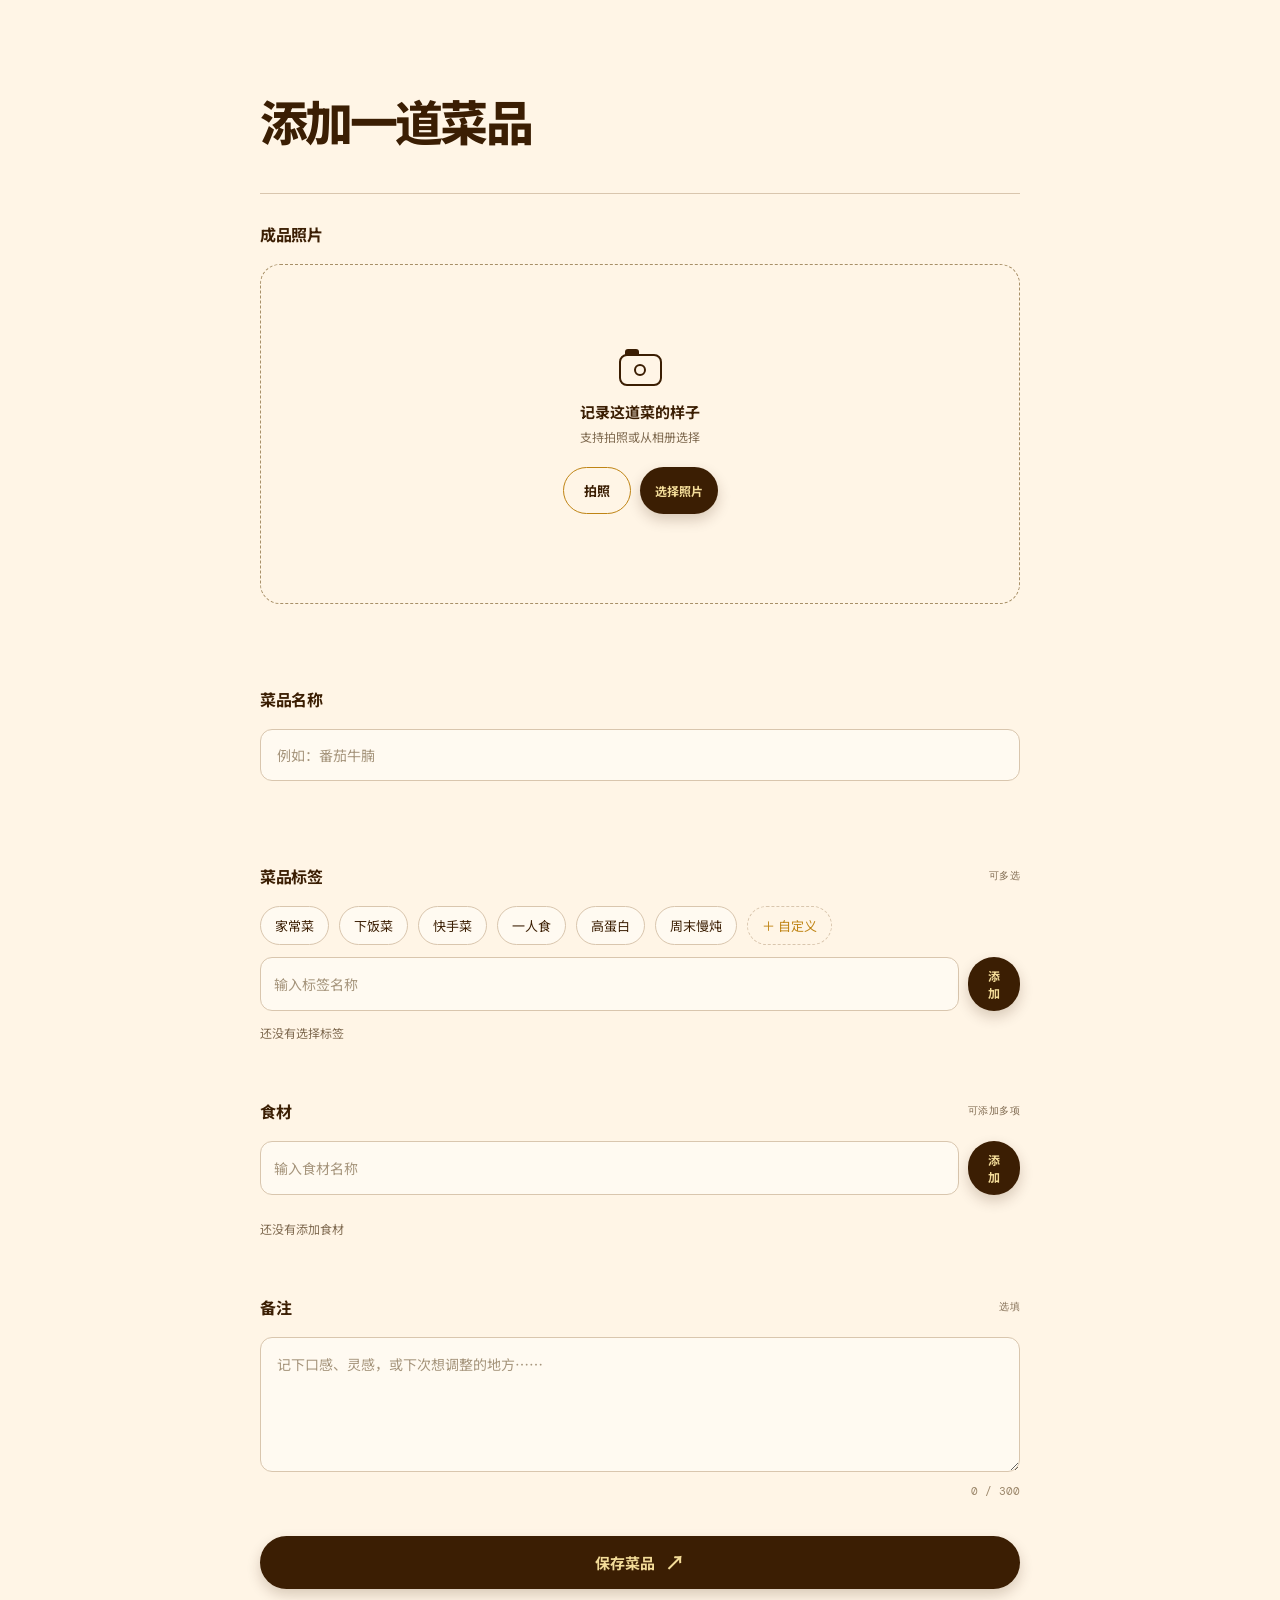
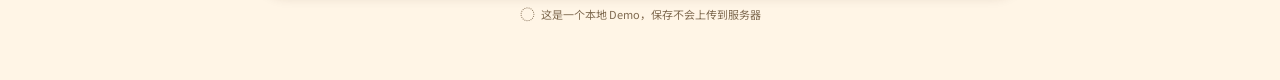
==== outputs/add.html @ 907f21f3 "Use dedicated add dish route" ====
<!doctype html>
<html lang="zh-CN">
  <head>
    <meta charset="UTF-8" />
    <meta name="viewport" content="width=device-width, initial-scale=1, viewport-fit=cover" />
    <meta name="theme-color" content="#fbfaf7" />
    <title>添加菜品 · Kitchen Workspace</title>
    <link rel="preconnect" href="https://fonts.googleapis.com" />
    <link rel="preconnect" href="https://fonts.gstatic.com" crossorigin />
    <link href="https://fonts.googleapis.com/css2?family=DM+Mono:wght@400;500&family=Manrope:wght@400;500;600;700;800&family=Noto+Sans+SC:wght@400;500;600;700;800&display=swap" rel="stylesheet" />
    <link rel="stylesheet" href="styles.css" />
  </head>
  <body>
    <main class="page-shell">
      <section class="intro" aria-labelledby="page-title">
        <h1 id="page-title">添加一道菜品</h1>
      </section>

      <form id="dish-form" novalidate>
        <section class="form-section photo-section">
          <div class="section-heading"><div><h2>成品照片</h2></div></div>
          <div class="photo-card" id="photo-card">
            <div class="photo-placeholder" id="photo-placeholder">
              <div class="camera-icon" aria-hidden="true"><span></span></div>
              <strong>记录这道菜的样子</strong>
              <span>支持拍照或从相册选择</span>
              <div class="photo-actions">
                <button class="secondary-button" type="button" id="camera-button">拍照</button>
                <button class="primary-button small" type="button" id="album-button">选择照片</button>
              </div>
            </div>
            <img id="photo-preview" alt="菜品照片预览" />
            <button class="remove-photo" type="button" id="remove-photo" aria-label="移除照片">×</button>
          </div>
          <input id="camera-input" type="file" accept="image/*" capture="environment" hidden />
          <input id="album-input" type="file" accept="image/*" hidden />
          <p class="field-error" id="photo-error" role="alert"></p>
        </section>

        <section class="form-section">
          <div class="section-heading"><div><h2>菜品名称</h2></div></div>
          <label class="sr-only" for="dish-name">菜品名称</label>
          <input class="text-input" id="dish-name" name="dish-name" type="text" maxlength="40" placeholder="例如：番茄牛腩" autocomplete="off" />
          <p class="field-error" id="name-error" role="alert"></p>
        </section>

        <section class="form-section">
          <div class="section-heading"><div><h2>菜品标签</h2></div><span class="optional-label">可多选</span></div>
          <div class="tag-list" id="tag-list" aria-label="菜品标签">
            <button type="button" class="tag" data-tag="家常菜">家常菜</button>
            <button type="button" class="tag" data-tag="下饭菜">下饭菜</button>
            <button type="button" class="tag" data-tag="快手菜">快手菜</button>
            <button type="button" class="tag" data-tag="一人食">一人食</button>
            <button type="button" class="tag" data-tag="高蛋白">高蛋白</button>
            <button type="button" class="tag" data-tag="周末慢炖">周末慢炖</button>
            <button type="button" class="tag add-tag" id="add-tag">＋ 自定义</button>
          </div>
          <div class="custom-tag-row" id="custom-tag-row" hidden>
            <label class="sr-only" for="custom-tag">输入自定义标签</label>
            <input class="text-input compact" id="custom-tag" type="text" maxlength="12" placeholder="输入标签名称" />
            <button class="primary-button small" type="button" id="confirm-tag">添加</button>
          </div>
          <p class="selected-hint" id="selected-hint">还没有选择标签</p>
        </section>

        <section class="form-section ingredients-section">
          <div class="section-heading"><div><h2>食材</h2></div><span class="optional-label">可添加多项</span></div>
          <div class="custom-tag-row ingredient-input-row">
            <label class="sr-only" for="ingredient-input">输入食材名称</label>
            <input class="text-input compact" id="ingredient-input" type="text" maxlength="20" placeholder="输入食材名称" />
            <button class="primary-button small" type="button" id="add-ingredient">添加</button>
          </div>
          <div class="tag-list ingredient-list" id="ingredient-list" aria-label="已添加食材"></div>
          <p class="selected-hint" id="ingredient-hint">还没有添加食材</p>
        </section>

        <section class="form-section notes-section">
          <div class="section-heading"><div><h2>备注</h2></div><span class="optional-label">选填</span></div>
          <label class="sr-only" for="notes">备注</label>
          <textarea class="text-input textarea" id="notes" name="notes" maxlength="300" placeholder="记下口感、灵感，或下次想调整的地方……"></textarea>
          <div class="character-count"><span id="character-count">0</span> / 300</div>
        </section>

        <div class="form-footer">
          <button class="primary-button save-button" type="submit"><span>保存菜品</span><span class="arrow">↗</span></button>
          <p class="local-note"><span class="lock-icon">◌</span> 这是一个本地 Demo，保存不会上传到服务器</p>
        </div>
        <div class="feedback" id="feedback" role="status" aria-live="polite"></div>
      </form>
    </main>
    <script src="runtime-config.js"></script>
    <script type="module" src="app.js"></script>
  </body>
</html>
---- outputs/styles.css ----
:root{--ink:#3b1e03;--muted:#806b51;--line:#d9c6ae;--paper:#fff5e6;--cream:#fff5e6;--green:#3b1e03;--green-dark:#281300;--lime:#f3dc99;--gold:#bf8414;--error:#a64f2d;--shadow:0 18px 45px rgba(59,30,3,.12)}
.form-section.form-section{border-top:0}
.form-section.form-section:first-child{border-top:1px solid var(--line)}
.ingredient-list{margin-top:12px}
*{box-sizing:border-box}html{background:var(--paper)}body{margin:0;color:var(--ink);font-family:"Noto Sans SC",Manrope,sans-serif;background:var(--paper)}button,input,textarea{font:inherit}button{cursor:pointer}.page-shell{width:min(100% - 40px,760px);margin:0 auto;padding:28px 0 56px}.topbar{display:flex;align-items:center;gap:10px;border-bottom:1px solid var(--line);padding-bottom:20px}.brand-mark{display:flex;align-items:flex-end;gap:3px;width:26px;height:25px}.brand-mark span{display:block;width:6px;border-radius:6px;background:var(--gold)}.brand-mark span:nth-child(1){height:13px}.brand-mark span:nth-child(2){height:21px}.brand-mark span:nth-child(3){height:17px}.brand-copy{display:flex;flex-direction:column;line-height:1}.brand-copy .eyebrow{font:500 10px "DM Mono",monospace;letter-spacing:.2em;color:var(--gold)}.brand-copy strong{font-size:13px;letter-spacing:.03em;margin-top:5px}.topbar-status{margin-left:auto;border:1px solid var(--gold);border-radius:99px;color:var(--ink);font:500 10px "DM Mono",monospace;letter-spacing:.09em;padding:7px 10px}.topbar-status i{display:inline-block;width:5px;height:5px;border-radius:50%;background:var(--gold);margin:0 5px 1px 0}.intro{padding:56px 0 34px}.kicker{font:500 11px "DM Mono",monospace;color:var(--gold);letter-spacing:.12em;margin:0 0 15px}.kicker span{color:#9d886c}.intro h1{font-size:clamp(32px,6vw,48px);letter-spacing:-.06em;line-height:1.1;margin:0 0 12px;font-weight:800}.intro-copy{font-size:14px;color:var(--muted);margin:0}.form-section{border-top:1px solid var(--line);padding:28px 0 30px}.section-heading{display:flex;justify-content:space-between;align-items:center;margin-bottom:18px}.section-heading>div{display:flex;align-items:center;gap:11px}.section-heading h2{font-size:16px;margin:0;font-weight:700;letter-spacing:-.02em}.optional-label{font:500 10px "DM Mono",monospace;letter-spacing:.05em;color:var(--muted)}.photo-card{position:relative;min-height:300px;overflow:hidden;border:1px dashed #a89068;border-radius:20px;background:var(--cream);display:grid;place-items:center;transition:.2s}.photo-card.has-error{border-color:var(--error);box-shadow:0 0 0 3px #f2c9ad}.photo-placeholder{text-align:center;display:flex;flex-direction:column;align-items:center}.camera-icon{width:43px;height:32px;border:2px solid var(--ink);border-radius:8px;position:relative;margin-bottom:15px}.camera-icon:before{content:"";position:absolute;width:14px;height:6px;border-radius:3px 3px 0 0;background:var(--ink);left:4px;top:-7px}.camera-icon span{position:absolute;width:12px;height:12px;border:2px solid var(--ink);border-radius:50%;left:13px;top:8px}.photo-placeholder strong{font-size:15px;margin-bottom:6px}.photo-placeholder>span{font-size:12px;color:var(--muted)}.photo-actions{display:flex;gap:9px;margin-top:22px}.primary-button,.secondary-button{border:0;border-radius:99px;padding:13px 20px;font-weight:700;font-size:13px;transition:.2s}.primary-button{background:var(--ink);color:var(--lime);box-shadow:0 6px 14px rgba(59,30,3,.2)}.primary-button:hover{background:var(--green-dark);transform:translateY(-1px)}.secondary-button{background:transparent;color:var(--ink);border:1px solid var(--gold)}.secondary-button:hover{background:var(--lime);border-color:var(--gold)}.small{padding:10px 15px;font-size:12px}.photo-card img{width:100%;height:100%;position:absolute;inset:0;object-fit:cover;display:none}.photo-card.has-photo img{display:block}.photo-card.has-photo .photo-placeholder{display:none}.remove-photo{display:none;position:absolute;right:12px;top:12px;width:32px;height:32px;border:0;border-radius:50%;background:rgba(59,30,3,.8);color:var(--lime);font-size:23px;line-height:1}.photo-card.has-photo .remove-photo{display:block}.text-input{width:100%;border:1px solid var(--line);background:#fffaf1;border-radius:12px;padding:15px 16px;color:var(--ink);outline:none;transition:.2s;font-size:14px}.text-input:focus{border-color:var(--gold);box-shadow:0 0 0 3px #f3dc99}.text-input::placeholder{color:#a6957c}.field-error{min-height:18px;margin:7px 2px 0;color:var(--error);font-size:12px}.tag-list{display:flex;flex-wrap:wrap;gap:10px}.tag{border:1px solid var(--line);background:#fffaf1;color:var(--ink);border-radius:99px;padding:9px 14px;font-size:13px;transition:.2s}.tag:hover{border-color:var(--gold)}.tag.selected{background:var(--ink);color:var(--lime);border-color:var(--ink)}.tag.add-tag{border-style:dashed;color:var(--gold);background:transparent}.custom-tag-row{display:flex;gap:9px;margin-top:12px}.compact{padding:11px 13px}.selected-hint{color:var(--muted);font-size:12px;margin:13px 0 0}.textarea{min-height:135px;resize:vertical;line-height:1.7}.character-count{text-align:right;color:#9d886c;font:11px "DM Mono",monospace;margin-top:7px}.form-footer{text-align:center;padding-top:8px}.save-button{width:100%;font-size:15px;display:flex;justify-content:center;align-items:center;gap:10px;padding:16px}.arrow{font-size:20px;line-height:10px}.local-note{color:#806b51;font-size:11px;margin:14px 0 0}.lock-icon{font-size:15px;vertical-align:-1px;margin-right:4px}.feedback{display:none;border-radius:12px;padding:13px 15px;margin-top:18px;font-size:13px;line-height:1.5}.feedback.success{display:block;background:var(--lime);color:var(--ink)}.feedback.error{display:block;background:#f2c9ad;color:var(--ink)}.sr-only{position:absolute;width:1px;height:1px;padding:0;margin:-1px;overflow:hidden;clip:rect(0,0,0,0);white-space:nowrap;border:0}@media (max-width:520px){.page-shell{width:min(100% - 32px,760px);padding-top:20px}.intro{padding:44px 0 27px}.photo-card{min-height:270px}.topbar-status{font-size:9px;padding:6px 8px}.form-section{padding:24px 0 26px}}@media (min-width:700px){.page-shell{padding-top:38px}.photo-card{min-height:340px}}
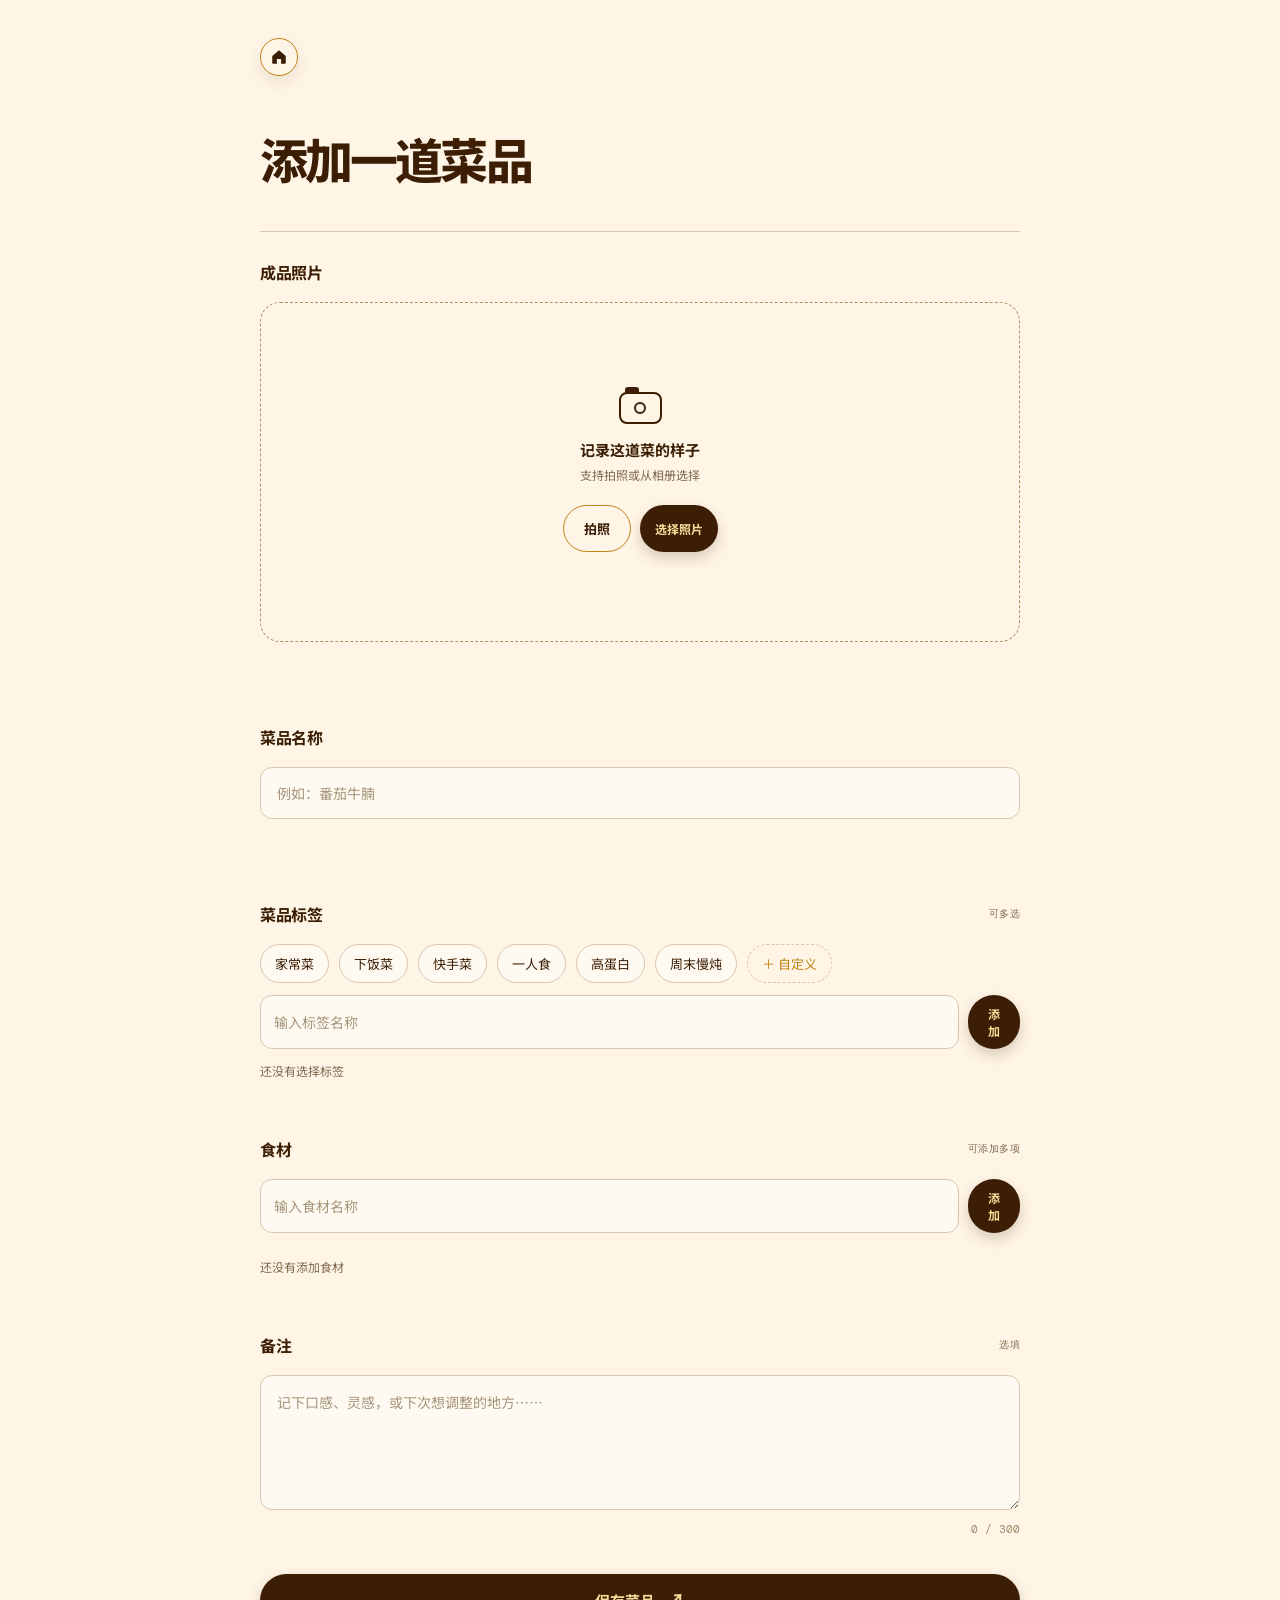
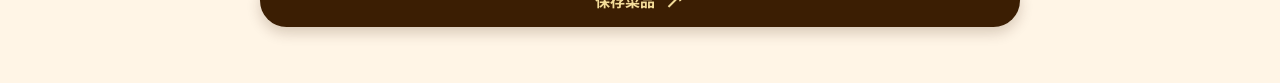
==== commit 8125e90c: "Update add dish page UI" ====
--- a/outputs/add.html
+++ b/outputs/add.html
@@ -12,6 +12,9 @@
   </head>
   <body>
     <main class="page-shell">
+      <a class="home-button" href="/home" aria-label="返回主页" title="返回主页">
+        <svg viewBox="0 0 24 24" aria-hidden="true"><path d="M3 10.8 12 3l9 7.8v9.2a1 1 0 0 1-1 1h-5.2v-6.2H9.2V21H4a1 1 0 0 1-1-1v-9.2Z"/></svg>
+      </a>
       <section class="intro" aria-labelledby="page-title">
         <h1 id="page-title">添加一道菜品</h1>
       </section>
@@ -83,7 +86,6 @@
 
         <div class="form-footer">
           <button class="primary-button save-button" type="submit"><span>保存菜品</span><span class="arrow">↗</span></button>
-          <p class="local-note"><span class="lock-icon">◌</span> 这是一个本地 Demo，保存不会上传到服务器</p>
         </div>
         <div class="feedback" id="feedback" role="status" aria-live="polite"></div>
       </form>
--- a/outputs/styles.css
+++ b/outputs/styles.css
@@ -1,4 +1,5 @@
 :root{--ink:#3b1e03;--muted:#806b51;--line:#d9c6ae;--paper:#fff5e6;--cream:#fff5e6;--green:#3b1e03;--green-dark:#281300;--lime:#f3dc99;--gold:#bf8414;--error:#a64f2d;--shadow:0 18px 45px rgba(59,30,3,.12)}
+.home-button{display:grid;place-items:center;width:38px;height:38px;border:1px solid var(--gold);border-radius:50%;background:var(--cream);color:var(--ink);text-decoration:none;box-shadow:0 6px 14px rgba(59,30,3,.1);transition:.2s}.home-button:hover,.home-button:focus-visible{background:var(--gold);color:var(--paper);transform:translateY(-1px);outline:none}.home-button svg{width:18px;height:18px;fill:currentColor}
 .form-section.form-section{border-top:0}
 .form-section.form-section:first-child{border-top:1px solid var(--line)}
 .ingredient-list{margin-top:12px}
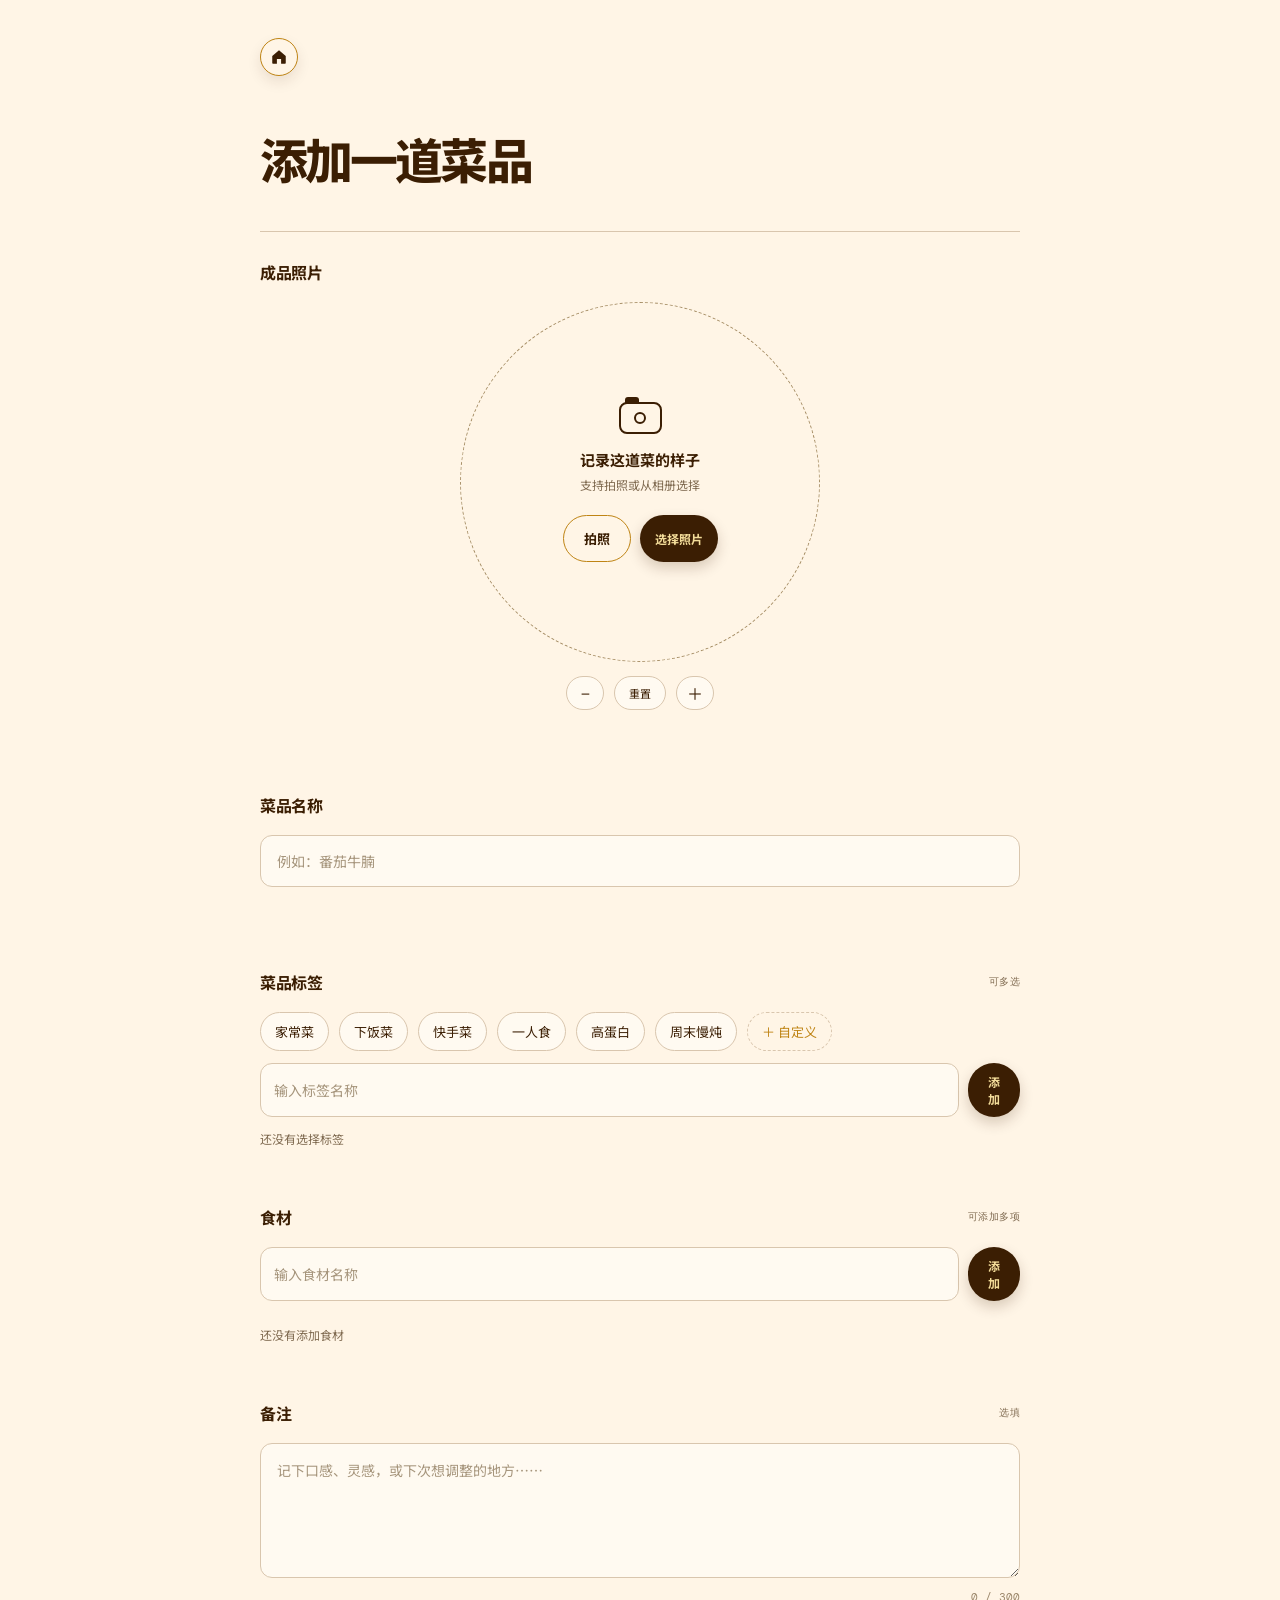
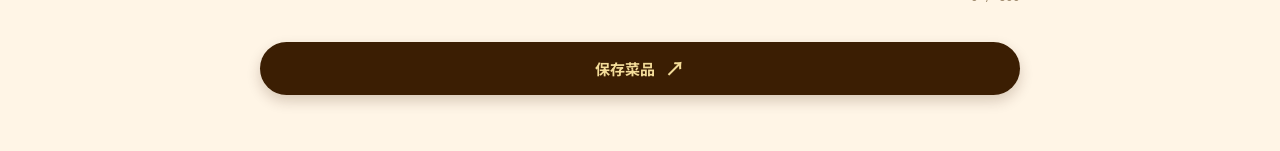
==== commit 197fb966: "Add circular photo crop controls" ====
--- a/outputs/add.html
+++ b/outputs/add.html
@@ -34,6 +34,11 @@
             </div>
             <img id="photo-preview" alt="菜品照片预览" />
             <button class="remove-photo" type="button" id="remove-photo" aria-label="移除照片">×</button>
+          </div>
+          <div class="photo-adjust-controls" id="photo-adjust-controls" hidden>
+            <button type="button" id="zoom-out" aria-label="缩小照片">−</button>
+            <button type="button" id="reset-photo" aria-label="重置照片位置和缩放">重置</button>
+            <button type="button" id="zoom-in" aria-label="放大照片">＋</button>
           </div>
           <input id="camera-input" type="file" accept="image/*" capture="environment" hidden />
           <input id="album-input" type="file" accept="image/*" hidden />
--- a/outputs/styles.css
+++ b/outputs/styles.css
@@ -3,4 +3,5 @@
 .form-section.form-section{border-top:0}
 .form-section.form-section:first-child{border-top:1px solid var(--line)}
 .ingredient-list{margin-top:12px}
+.photo-section .photo-card{width:min(100%,360px);aspect-ratio:1;min-height:0;margin:0 auto;border-radius:50%;touch-action:none;cursor:grab}.photo-section .photo-card:active{cursor:grabbing}.photo-adjust-controls{display:flex;justify-content:center;align-items:center;gap:10px;margin:14px auto 0}.photo-adjust-controls button{min-width:38px;height:34px;border:1px solid var(--line);border-radius:99px;background:#fffaf1;color:var(--ink);font-size:16px}.photo-adjust-controls button:nth-child(2){padding:0 14px;font-size:11px}.photo-adjust-controls button:hover,.photo-adjust-controls button:focus-visible{border-color:var(--gold);outline:none}.photo-card img{transform:translate3d(var(--photo-x,0px),var(--photo-y,0px),0) scale(var(--photo-scale,1));transform-origin:center;user-select:none;pointer-events:none}.photo-placeholder{padding:24px}.photo-card.has-photo + .photo-adjust-controls{display:flex}@media (max-width:520px){.photo-section .photo-card{width:min(100%,320px)}}
 *{box-sizing:border-box}html{background:var(--paper)}body{margin:0;color:var(--ink);font-family:"Noto Sans SC",Manrope,sans-serif;background:var(--paper)}button,input,textarea{font:inherit}button{cursor:pointer}.page-shell{width:min(100% - 40px,760px);margin:0 auto;padding:28px 0 56px}.topbar{display:flex;align-items:center;gap:10px;border-bottom:1px solid var(--line);padding-bottom:20px}.brand-mark{display:flex;align-items:flex-end;gap:3px;width:26px;height:25px}.brand-mark span{display:block;width:6px;border-radius:6px;background:var(--gold)}.brand-mark span:nth-child(1){height:13px}.brand-mark span:nth-child(2){height:21px}.brand-mark span:nth-child(3){height:17px}.brand-copy{display:flex;flex-direction:column;line-height:1}.brand-copy .eyebrow{font:500 10px "DM Mono",monospace;letter-spacing:.2em;color:var(--gold)}.brand-copy strong{font-size:13px;letter-spacing:.03em;margin-top:5px}.topbar-status{margin-left:auto;border:1px solid var(--gold);border-radius:99px;color:var(--ink);font:500 10px "DM Mono",monospace;letter-spacing:.09em;padding:7px 10px}.topbar-status i{display:inline-block;width:5px;height:5px;border-radius:50%;background:var(--gold);margin:0 5px 1px 0}.intro{padding:56px 0 34px}.kicker{font:500 11px "DM Mono",monospace;color:var(--gold);letter-spacing:.12em;margin:0 0 15px}.kicker span{color:#9d886c}.intro h1{font-size:clamp(32px,6vw,48px);letter-spacing:-.06em;line-height:1.1;margin:0 0 12px;font-weight:800}.intro-copy{font-size:14px;color:var(--muted);margin:0}.form-section{border-top:1px solid var(--line);padding:28px 0 30px}.section-heading{display:flex;justify-content:space-between;align-items:center;margin-bottom:18px}.section-heading>div{display:flex;align-items:center;gap:11px}.section-heading h2{font-size:16px;margin:0;font-weight:700;letter-spacing:-.02em}.optional-label{font:500 10px "DM Mono",monospace;letter-spacing:.05em;color:var(--muted)}.photo-card{position:relative;min-height:300px;overflow:hidden;border:1px dashed #a89068;border-radius:20px;background:var(--cream);display:grid;place-items:center;transition:.2s}.photo-card.has-error{border-color:var(--error);box-shadow:0 0 0 3px #f2c9ad}.photo-placeholder{text-align:center;display:flex;flex-direction:column;align-items:center}.camera-icon{width:43px;height:32px;border:2px solid var(--ink);border-radius:8px;position:relative;margin-bottom:15px}.camera-icon:before{content:"";position:absolute;width:14px;height:6px;border-radius:3px 3px 0 0;background:var(--ink);left:4px;top:-7px}.camera-icon span{position:absolute;width:12px;height:12px;border:2px solid var(--ink);border-radius:50%;left:13px;top:8px}.photo-placeholder strong{font-size:15px;margin-bottom:6px}.photo-placeholder>span{font-size:12px;color:var(--muted)}.photo-actions{display:flex;gap:9px;margin-top:22px}.primary-button,.secondary-button{border:0;border-radius:99px;padding:13px 20px;font-weight:700;font-size:13px;transition:.2s}.primary-button{background:var(--ink);color:var(--lime);box-shadow:0 6px 14px rgba(59,30,3,.2)}.primary-button:hover{background:var(--green-dark);transform:translateY(-1px)}.secondary-button{background:transparent;color:var(--ink);border:1px solid var(--gold)}.secondary-button:hover{background:var(--lime);border-color:var(--gold)}.small{padding:10px 15px;font-size:12px}.photo-card img{width:100%;height:100%;position:absolute;inset:0;object-fit:cover;display:none}.photo-card.has-photo img{display:block}.photo-card.has-photo .photo-placeholder{display:none}.remove-photo{display:none;position:absolute;right:12px;top:12px;width:32px;height:32px;border:0;border-radius:50%;background:rgba(59,30,3,.8);color:var(--lime);font-size:23px;line-height:1}.photo-card.has-photo .remove-photo{display:block}.text-input{width:100%;border:1px solid var(--line);background:#fffaf1;border-radius:12px;padding:15px 16px;color:var(--ink);outline:none;transition:.2s;font-size:14px}.text-input:focus{border-color:var(--gold);box-shadow:0 0 0 3px #f3dc99}.text-input::placeholder{color:#a6957c}.field-error{min-height:18px;margin:7px 2px 0;color:var(--error);font-size:12px}.tag-list{display:flex;flex-wrap:wrap;gap:10px}.tag{border:1px solid var(--line);background:#fffaf1;color:var(--ink);border-radius:99px;padding:9px 14px;font-size:13px;transition:.2s}.tag:hover{border-color:var(--gold)}.tag.selected{background:var(--ink);color:var(--lime);border-color:var(--ink)}.tag.add-tag{border-style:dashed;color:var(--gold);background:transparent}.custom-tag-row{display:flex;gap:9px;margin-top:12px}.compact{padding:11px 13px}.selected-hint{color:var(--muted);font-size:12px;margin:13px 0 0}.textarea{min-height:135px;resize:vertical;line-height:1.7}.character-count{text-align:right;color:#9d886c;font:11px "DM Mono",monospace;margin-top:7px}.form-footer{text-align:center;padding-top:8px}.save-button{width:100%;font-size:15px;display:flex;justify-content:center;align-items:center;gap:10px;padding:16px}.arrow{font-size:20px;line-height:10px}.local-note{color:#806b51;font-size:11px;margin:14px 0 0}.lock-icon{font-size:15px;vertical-align:-1px;margin-right:4px}.feedback{display:none;border-radius:12px;padding:13px 15px;margin-top:18px;font-size:13px;line-height:1.5}.feedback.success{display:block;background:var(--lime);color:var(--ink)}.feedback.error{display:block;background:#f2c9ad;color:var(--ink)}.sr-only{position:absolute;width:1px;height:1px;padding:0;margin:-1px;overflow:hidden;clip:rect(0,0,0,0);white-space:nowrap;border:0}@media (max-width:520px){.page-shell{width:min(100% - 32px,760px);padding-top:20px}.intro{padding:44px 0 27px}.photo-card{min-height:270px}.topbar-status{font-size:9px;padding:6px 8px}.form-section{padding:24px 0 26px}}@media (min-width:700px){.page-shell{padding-top:38px}.photo-card{min-height:340px}}
